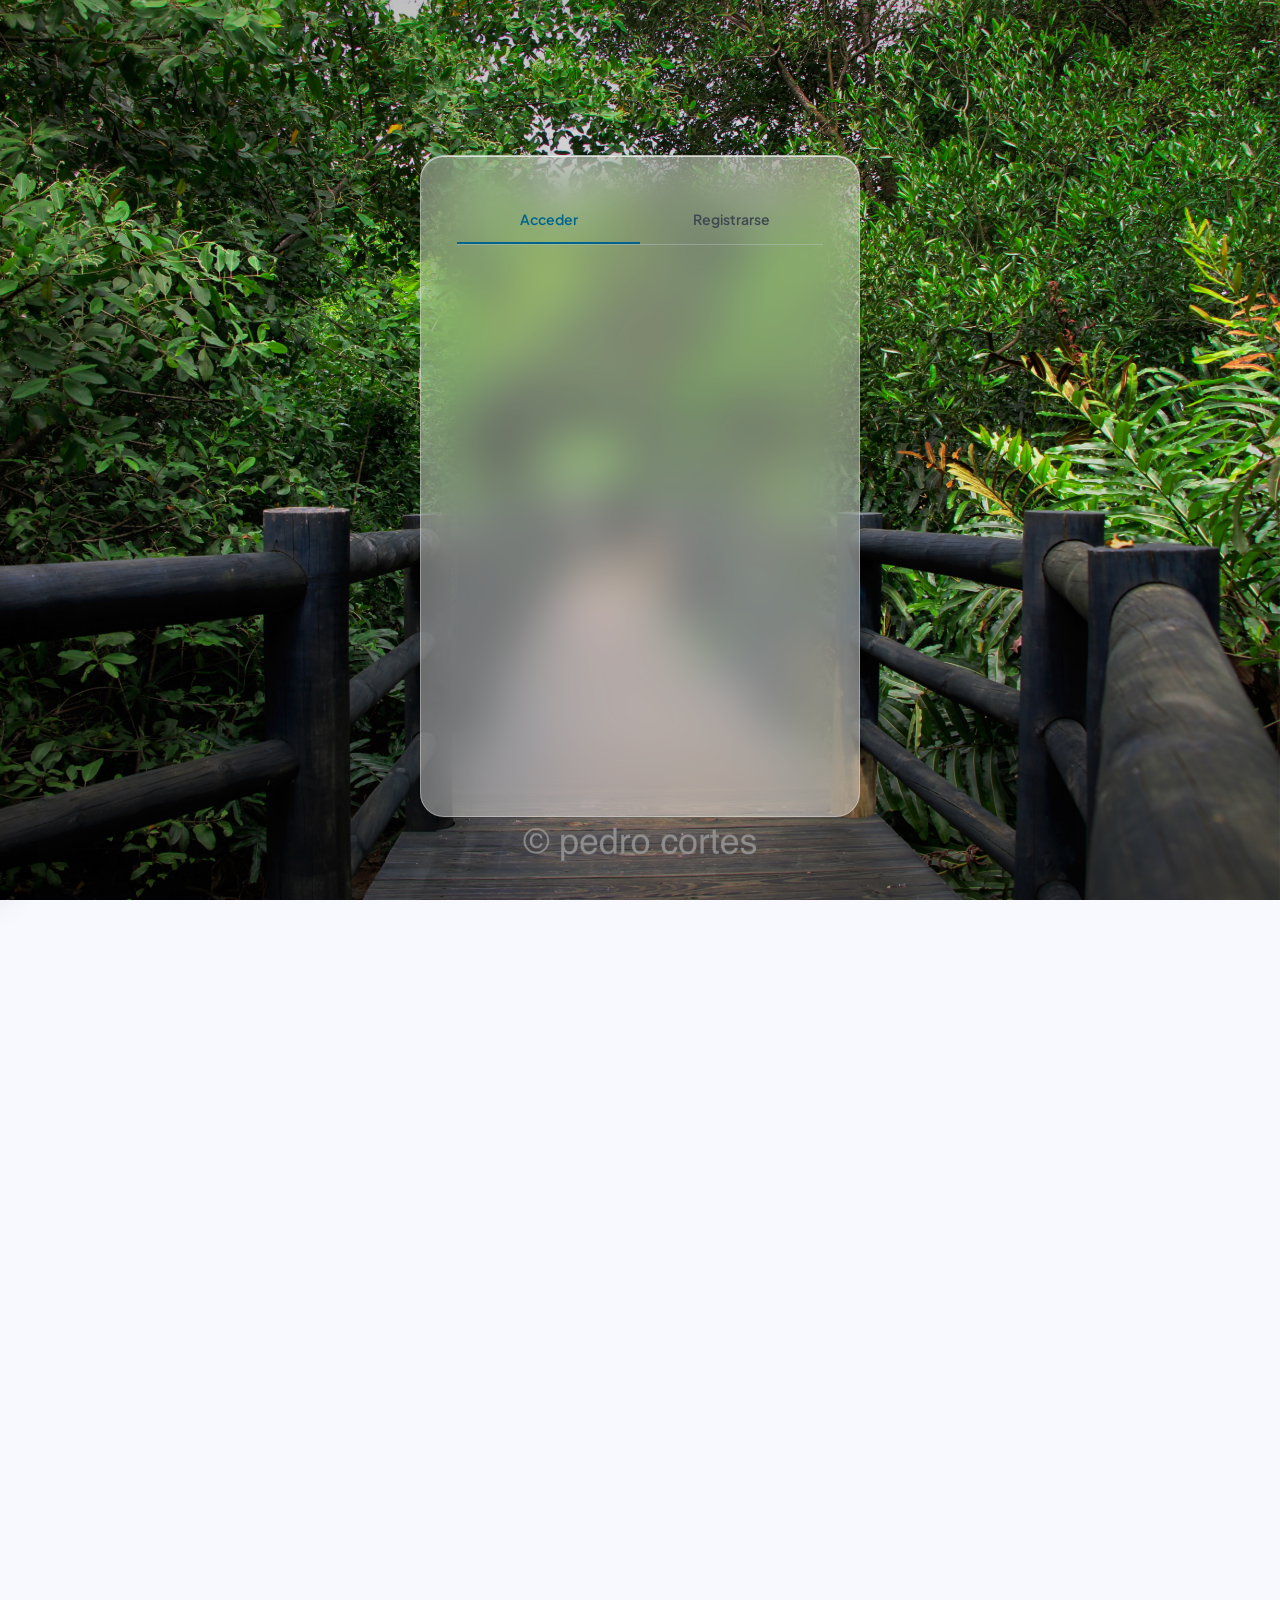
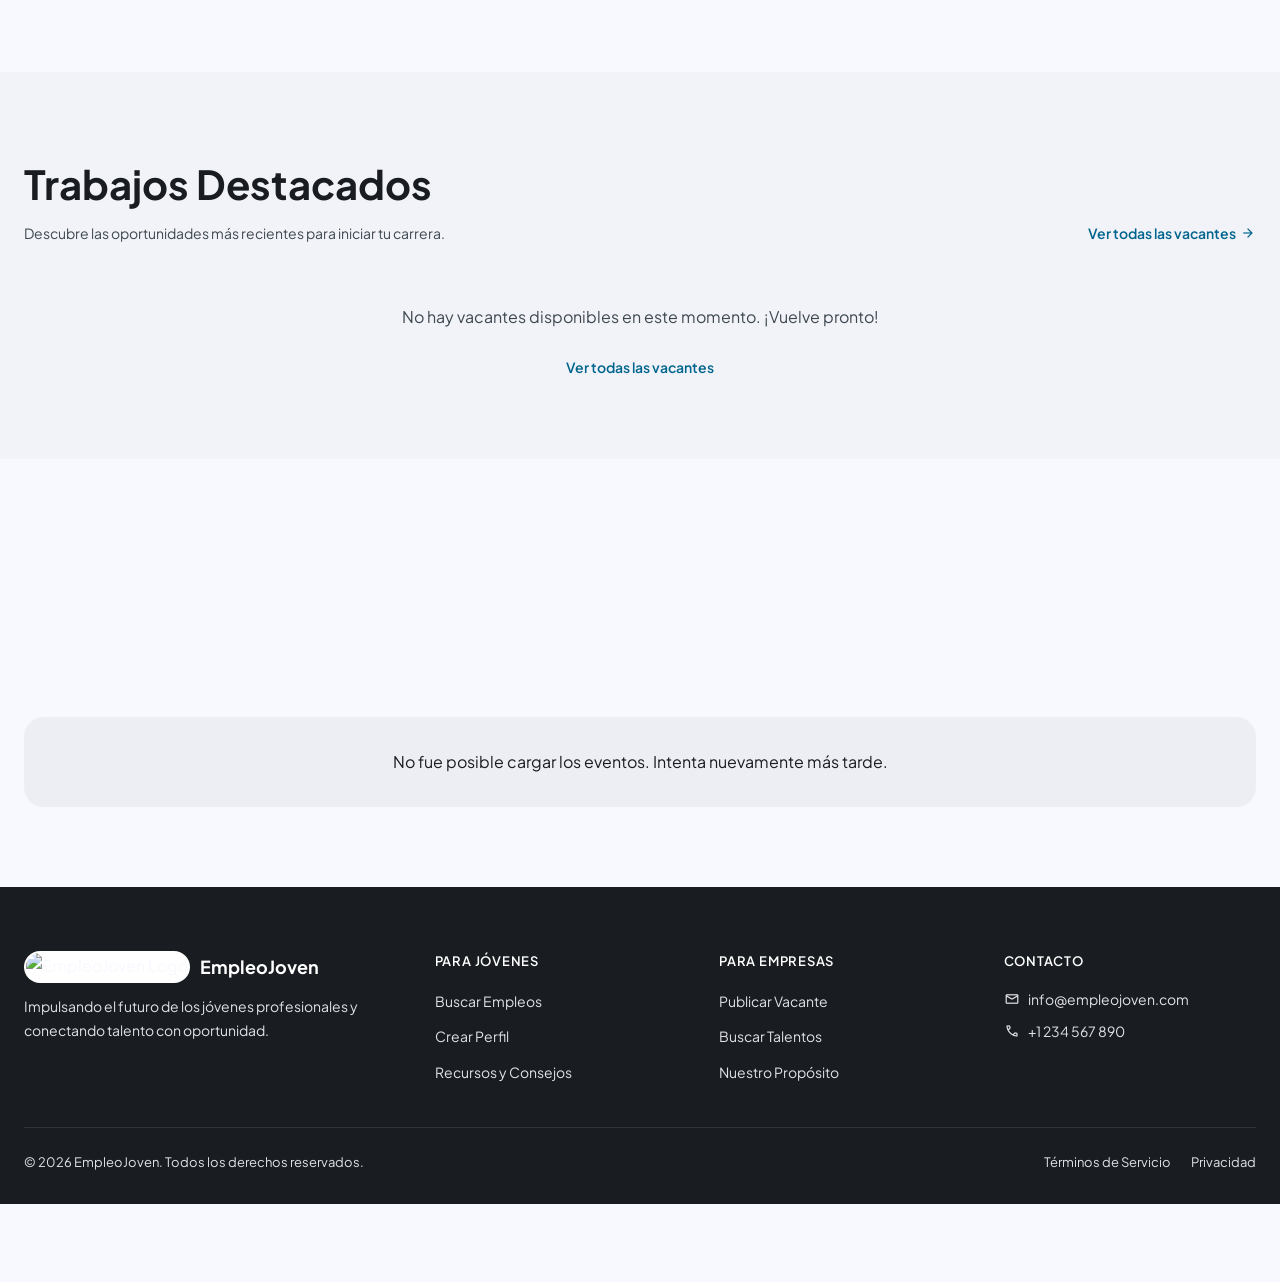
==== dashboard-admin.html @ 44835166 "comentario" ====
<!DOCTYPE html>
<html lang="es">

<head>
  <meta charset="utf-8">
  <meta name="viewport" content="width=device-width, initial-scale=1.0">
  <title>Panel de Administración — EmpleoJoven</title>

  <!-- Fonts & Icons -->
  <link rel="preconnect" href="https://fonts.googleapis.com">
  <link rel="preconnect" href="https://fonts.gstatic.com" crossorigin>
  <link href="https://fonts.googleapis.com/css2?family=Plus+Jakarta+Sans:wght@400;500;600;700;800&display=swap" rel="stylesheet">
  <link href="https://fonts.googleapis.com/css2?family=Material+Symbols+Outlined:wght,FILL@100..700,0..1&display=swap" rel="stylesheet">

  <!-- CSS -->
  <link rel="stylesheet" href="dashboard-admin.css">
</head>

<body>

  <!-- ============================================
       TOPBAR NAVBAR
       ============================================ -->
  <header class="topbar">
    <div class="topbar-inner">
      <div class="topbar-brand">
        <button id="sidebarToggle" class="sidebar-toggle-btn" aria-label="Abrir menú">
          <span class="material-symbols-outlined">menu</span>
        </button>
        <a href="dashboard-admin.html" class="brand-link">
          <img
            src="https://lh3.googleusercontent.com/aida-public/[base64]"
            alt="Logo EmpleoJoven" class="brand-logo">
          <div class="brand-text-wrap">
            <span class="brand-name">EmpleoJoven</span>
            <span class="brand-badge-admin">Admin Panel</span>
          </div>
        </a>
      </div>

      <!-- Center status or quick title -->
      <div class="topbar-title" id="topbarViewTitle">Resumen General</div>

      <!-- Actions -->
      <div class="topbar-actions">
        <button class="topbar-btn-refresh" id="refreshDataBtn" title="Recargar datos">
          <span class="material-symbols-outlined">refresh</span>
          <span class="hidden sm:inline">Actualizar</span>
        </button>

        <div class="admin-user-badge">
          <div class="admin-avatar">
            <span class="material-symbols-outlined">shield_person</span>
          </div>
          <div class="admin-info hidden md:block">
            <span class="admin-name" id="adminUserName">Administrador</span>
            <span class="admin-email" id="adminUserEmail">admin@empleojoven.com</span>
          </div>
        </div>
      </div>
    </div>
  </header>

  <!-- ============================================
       SIDEBAR
       ============================================ -->
  <aside class="sidebar" id="sidebar">
    <div class="sidebar-header-mobile">
      <span class="brand-name">EmpleoJoven Admin</span>
      <button class="sidebar-close-btn" id="sidebarCloseBtn" aria-label="Cerrar menú">
        <span class="material-symbols-outlined">close</span>
      </button>
    </div>

    <div class="sidebar-section-title">MENÚ PRINCIPAL</div>

    <nav class="sidebar-nav">
      <a href="#resumen" class="sidebar-link active" data-tab="resumen">
        <span class="material-symbols-outlined">dashboard</span>
        <span>Dashboard</span>
      </a>
      <a href="#usuarios" class="sidebar-link" data-tab="usuarios">
        <span class="material-symbols-outlined">group</span>
        <span>Usuarios</span>
        <span class="sidebar-pill-count" id="countUsersSidebar">0</span>
      </a>
      <a href="#ofertas" class="sidebar-link" data-tab="ofertas">
        <span class="material-symbols-outlined">work</span>
        <span>Ofertas Laborales</span>
        <span class="sidebar-pill-count" id="countOffersSidebar">0</span>
      </a>
      <a href="#eventos" class="sidebar-link" data-tab="eventos">
        <span class="material-symbols-outlined">calendar_month</span>
        <span>Eventos</span>
        <span class="sidebar-pill-count" id="countEventsSidebar">0</span>
      </a>
      <a href="#categorias" class="sidebar-link" data-tab="categorias">
        <span class="material-symbols-outlined">category</span>
        <span>Categorías</span>
      </a>
      <a href="#" class="sidebar-link" id="logoutBtn" style="margin-top: auto; color: var(--danger);">
        <span class="material-symbols-outlined">logout</span>
        <span>Cerrar Sesión</span>
      </a>
    </nav>

    <div class="sidebar-footer">
      <div class="admin-status-indicator">
        <span class="status-dot-pulse"></span>
        <span>Sistema Operativo en Línea</span>
      </div>
    </div>
  </aside>

  <!-- Mobile Overlay -->
  <div class="sidebar-overlay" id="sidebarOverlay"></div>

  <!-- ============================================
       MAIN CONTENT
       ============================================ -->
  <main class="main-content">

    <!-- ============================================
         SECCIÓN 1: RESUMEN / DASHBOARD
         ============================================ -->
    <section class="tab-panel active" id="tabResumen">
      <div class="page-title-wrap">
        <div>
          <h1>Panel de Control del Administrador</h1>
          <p>Supervisa las métricas clave, usuarios registrados y actividad en tiempo real.</p>
        </div>
      </div>

      <!-- KPI Grid -->
      <div class="kpi-grid">
        <div class="kpi-card">
          <div class="kpi-icon icon-users">
            <span class="material-symbols-outlined">group</span>
          </div>
          <div class="kpi-content">
            <span class="kpi-label">Total Usuarios</span>
            <h3 class="kpi-value" id="kpiTotalUsers">-</h3>
            <span class="kpi-subtext" id="kpiUsersSub">Cargando desglose...</span>
          </div>
        </div>

        <div class="kpi-card">
          <div class="kpi-icon icon-candidates">
            <span class="material-symbols-outlined">school</span>
          </div>
          <div class="kpi-content">
            <span class="kpi-label">Postulantes</span>
            <h3 class="kpi-value" id="kpiPostulantes">-</h3>
            <span class="kpi-subtext" id="kpiCvsSub">CVs cargados</span>
          </div>
        </div>

        <div class="kpi-card">
          <div class="kpi-icon icon-companies">
            <span class="material-symbols-outlined">domain</span>
          </div>
          <div class="kpi-content">
            <span class="kpi-label">Empresas</span>
            <h3 class="kpi-value" id="kpiEmpresas">-</h3>
            <span class="kpi-subtext">Cuentas empresariales</span>
          </div>
        </div>

        <div class="kpi-card">
          <div class="kpi-icon icon-jobs">
            <span class="material-symbols-outlined">work</span>
          </div>
          <div class="kpi-content">
            <span class="kpi-label">Vacantes Publicadas</span>
            <h3 class="kpi-value" id="kpiTotalOffers">-</h3>
            <span class="kpi-subtext" id="kpiOffersSub">Activas y cerradas</span>
          </div>
        </div>
      </div>

      <!-- Bento Overview Grid -->
      <div class="bento-admin-grid">
        <!-- Izquierda: Categorías & Distribución -->
        <div class="bento-card">
          <div class="bento-header">
            <h3><span class="material-symbols-outlined">pie_chart</span> Ofertas por Categoría</h3>
          </div>
          <div class="bento-body" id="categoryDistributionList">
            <div class="loading-spinner-box">
              <span class="material-symbols-outlined spin">sync</span>
              <p>Calculando distribución...</p>
            </div>
          </div>
        </div>

        <!-- Derecha: Actividad Reciente -->
        <div class="bento-card">
          <div class="bento-header">
            <h3><span class="material-symbols-outlined">history</span> Últimos Registros</h3>
          </div>
          <div class="bento-body" id="recentActivityList">
            <div class="loading-spinner-box">
              <span class="material-symbols-outlined spin">sync</span>
              <p>Cargando actividad...</p>
            </div>
          </div>
        </div>
      </div>
    </section>


    <section class="tab-panel" id="tabEventos">
      <div class="page-title-wrap">
        <div><h1>Gestión de Eventos</h1><p>Publica y administra ferias, webinars, talleres y conferencias.</p></div>
        <button class="btn-primary" id="btnOpenNewEventModal"><span class="material-symbols-outlined">add</span>Nuevo Evento</button>
      </div>
      <div class="filter-controls-bar">
        <div class="search-input-wrap"><span class="material-symbols-outlined">search</span><input id="eventSearchInput" type="text" placeholder="Buscar por título, tipo u organizador..."></div>
        <div class="filter-dropdowns"><select id="eventStatusFilter" class="admin-select"><option value="todos">Todos los estados</option><option value="1">Activos</option><option value="0">Ocultos</option></select><select id="eventModalityFilter" class="admin-select"><option value="todos">Todas las modalidades</option><option value="virtual">Virtual</option><option value="presencial">Presencial</option><option value="hibrido">Híbrida</option></select></div>
      </div>
      <div class="table-card"><div class="table-responsive"><table class="admin-table"><thead><tr><th>Evento</th><th>Modalidad</th><th>Fecha programada</th><th>Organizador</th><th>Estado</th><th>Acciones</th></tr></thead><tbody id="eventsTableBody"><tr><td colspan="6" class="text-center py-6">Cargando eventos...</td></tr></tbody></table></div></div>
    </section>


    <!-- ============================================
         SECCIÓN 2: GESTIÓN DE USUARIOS
         ============================================ -->
    <section class="tab-panel" id="tabUsuarios">
      <div class="page-title-wrap">
        <div>
          <h1>Gestión de Usuarios</h1>
          <p>Administra, modera y consulta todos los postulantes, empresas y administradores de la plataforma.</p>
        </div>
      </div>

      <!-- Control & Filter Bar -->
      <div class="filter-controls-bar">
        <div class="search-input-wrap">
          <span class="material-symbols-outlined">search</span>
          <input type="text" id="userSearchInput" placeholder="Buscar por nombre, correo, cargo o empresa...">
        </div>

        <div class="filter-dropdowns">
          <select id="userRoleFilter" class="admin-select">
            <option value="todos">Todos los roles</option>
            <option value="persona">Postulantes (Jóvenes)</option>
            <option value="empresa">Empresas</option>
            <option value="admin">Administradores</option>
          </select>

          <select id="userStatusFilter" class="admin-select">
            <option value="todos">Todos los estados</option>
            <option value="1">Activos</option>
            <option value="0">Suspendidos / Inactivos</option>
          </select>
        </div>
      </div>

      <!-- Users Table Card -->
      <div class="table-card">
        <div class="table-responsive">
          <table class="admin-table" id="usersTable">
            <thead>
              <tr>
                <th>Usuario</th>
                <th>Rol</th>
                <th>Contacto</th>
                <th>Registro</th>
                <th>Estado</th>
                <th style="text-align: right;">Acciones</th>
              </tr>
            </thead>
            <tbody id="usersTableBody">
              <tr>
                <td colspan="6" class="text-center py-6">
                  <div class="loading-spinner-box">
                    <span class="material-symbols-outlined spin">sync</span>
                    <p>Cargando usuarios...</p>
                  </div>
                </td>
              </tr>
            </tbody>
          </table>
        </div>
      </div>
    </section>


    <!-- ============================================
         SECCIÓN 3: MODERACIÓN DE OFERTAS
         ============================================ -->
    <section class="tab-panel" id="tabOfertas">
      <div class="page-title-wrap">
        <div>
          <h1>Moderación de Ofertas Laborales</h1>
          <p>Revisa todas las vacantes publicadas por las empresas, activa, cierra o elimina publicaciones.</p>
        </div>
      </div>

      <!-- Filter Controls Bar -->
      <div class="filter-controls-bar">
        <div class="search-input-wrap">
          <span class="material-symbols-outlined">search</span>
          <input type="text" id="offerSearchInput" placeholder="Buscar por cargo, empresa, categoría o descripción...">
        </div>

        <div class="filter-dropdowns">
          <select id="offerStatusFilter" class="admin-select">
            <option value="todos">Todos los estados</option>
            <option value="activa">Activas</option>
            <option value="cerrada">Cerradas</option>
          </select>

          <select id="offerCategoryFilter" class="admin-select">
            <option value="">Todas las categorías</option>
          </select>
        </div>
      </div>

      <!-- Offers Table Card -->
      <div class="table-card">
        <div class="table-responsive">
          <table class="admin-table" id="offersTable">
            <thead>
              <tr>
                <th>Vacante & Empresa</th>
                <th>Categoría</th>
                <th>Fecha Publicación</th>
                <th>Contacto</th>
                <th>Estado</th>
                <th style="text-align: right;">Acciones</th>
              </tr>
            </thead>
            <tbody id="offersTableBody">
              <tr>
                <td colspan="6" class="text-center py-6">
                  <div class="loading-spinner-box">
                    <span class="material-symbols-outlined spin">sync</span>
                    <p>Cargando vacantes...</p>
                  </div>
                </td>
              </tr>
            </tbody>
          </table>
        </div>
      </div>
    </section>


    <!-- ============================================
         SECCIÓN 4: GESTIÓN DE CATEGORÍAS
         ============================================ -->
    <section class="tab-panel" id="tabCategorias">
      <div class="page-title-wrap">
        <div>
          <h1>Gestión de Categorías y Sectores</h1>
          <p>Crea y administra las categorías disponibles para clasificar vacantes y perfiles.</p>
        </div>
        <button class="btn-primary" id="btnOpenNewCategoryModal">
          <span class="material-symbols-outlined">add</span>
          Nueva Categoría
        </button>
      </div>

      <!-- Categories Table Card -->
      <div class="table-card">
        <div class="table-responsive">
          <table class="admin-table" id="categoriesTable">
            <thead>
              <tr>
                <th>Nombre</th>
                <th>Descripción</th>
                <th>Ofertas Asociadas</th>
                <th>Postulantes</th>
                <th>Estado</th>
                <th style="text-align: right;">Acciones</th>
              </tr>
            </thead>
            <tbody id="categoriesTableBody">
              <tr>
                <td colspan="6" class="text-center py-6">
                  <div class="loading-spinner-box">
                    <span class="material-symbols-outlined spin">sync</span>
                    <p>Cargando categorías...</p>
                  </div>
                </td>
              </tr>
            </tbody>
          </table>
        </div>
      </div>
    </section>

  </main>


  <!-- ============================================
       MODALES DE ADMINISTRACIÓN
       ============================================ -->

  <!-- Modal Detalle de Usuario -->
  <div class="modal-backdrop" id="userDetailModal" aria-hidden="true">
    <div class="admin-modal" role="dialog" aria-modal="true" aria-labelledby="modalUserTitle">
      <div class="modal-header">
        <div class="modal-header-profile">
          <img id="modalUserAvatar" src="" alt="Avatar de usuario" class="modal-avatar">
          <div>
            <h2 id="modalUserName">Nombre del Usuario</h2>
            <p id="modalUserSubtitle" class="modal-subtitle">Rol / Correo</p>
          </div>
        </div>
        <button class="modal-close-btn" id="closeUserDetailModal" aria-label="Cerrar">&times;</button>
      </div>

      <div class="modal-body" id="modalUserContent">
        <!-- Contenido generado dinámicamente según sea postulante o empresa -->
      </div>

      <div class="modal-footer">
        <button type="button" class="btn-secondary" id="closeUserDetailBtn">Cerrar</button>
      </div>
    </div>
  </div>


  <!-- Modal Detalle de Oferta -->
  <div class="modal-backdrop" id="offerDetailModal" aria-hidden="true">
    <div class="admin-modal" role="dialog" aria-modal="true" aria-labelledby="modalOfferTitle">
      <div class="modal-header">
        <div>
          <h2 id="modalOfferTitle">Cargo de la Vacante</h2>
          <p id="modalOfferCompany" class="modal-subtitle">Empresa Emisora</p>
        </div>
        <button class="modal-close-btn" id="closeOfferDetailModal" aria-label="Cerrar">&times;</button>
      </div>

      <div class="modal-body" id="modalOfferContent">
        <!-- Se rellena desde JS -->
      </div>

      <div class="modal-footer">
        <button type="button" class="btn-secondary" id="closeOfferDetailBtn">Cerrar</button>
      </div>
    </div>
  </div>


  <!-- Modal Crear / Editar Categoría -->
  <div class="modal-backdrop" id="categoryModal" aria-hidden="true">
    <div class="admin-modal" role="dialog" aria-modal="true" aria-labelledby="categoryModalTitle">
      <div class="modal-header category-modal-header">
        <div class="category-modal-heading"><span class="category-modal-icon material-symbols-outlined">category</span><div>
          <h2 id="categoryModalTitle">Nueva Categoría</h2>
          <p class="modal-subtitle">Organiza las ofertas por áreas profesionales.</p>
        </div></div>
        <button class="modal-close-btn" id="closeCategoryModal" aria-label="Cerrar">&times;</button>
      </div>

      <form id="categoryForm" class="admin-form category-form">
        <input type="hidden" id="categoryId" name="id_categoria">

        <div class="category-form-section"><div class="category-section-label"><span class="material-symbols-outlined">edit_note</span>Datos de la categoría</div>
        <div class="form-group">
          <label for="categoryName">Nombre de la categoría <span>*</span></label>
          <input type="text" id="categoryName" name="nombre" class="form-input" required maxlength="100" placeholder="Ej. Inteligencia Artificial, Gastronomía">
        </div>

        <div class="form-group">
          <label for="categoryDesc">Descripción</label>
          <textarea id="categoryDesc" name="descripcion" class="form-textarea" rows="3" maxlength="255" placeholder="Breve descripción del área profesional..."></textarea>
        </div></div>

        <label class="category-visibility"><span class="category-visibility-icon material-symbols-outlined">toggle_on</span><span><strong>Activar categoría</strong><small>Podrá seleccionarse al publicar nuevas ofertas.</small></span><input type="checkbox" id="categoryActive" name="activo" checked></label>

        <div class="modal-footer category-modal-footer">
          <button type="button" class="btn-secondary" id="cancelCategoryBtn">Cancelar</button>
          <button type="submit" class="btn-primary category-create-btn" id="saveCategoryBtn">
            <span class="material-symbols-outlined">add_task</span>
            Crear categoría
          </button>
        </div>
      </form>
    </div>
  </div>

  <div class="modal-backdrop" id="eventModal" aria-hidden="true">
    <div class="admin-modal" role="dialog" aria-modal="true" aria-labelledby="eventModalTitle">
      <div class="modal-header event-modal-header"><div class="event-modal-heading"><span class="event-modal-icon material-symbols-outlined">event_available</span><div><h2 id="eventModalTitle">Nuevo Evento</h2><p class="modal-subtitle">Crea una actividad para la comunidad.</p></div></div><button class="modal-close-btn" id="closeEventModal" aria-label="Cerrar">&times;</button></div>
      <form id="eventForm" class="admin-form event-form">
        <input type="hidden" id="eventId">
        <div class="event-form-section"><div class="event-section-label"><span class="material-symbols-outlined">edit_note</span>Información principal</div><div class="form-group"><label for="eventTitle">Título del evento <span>*</span></label><input id="eventTitle" class="form-input" maxlength="200" placeholder="Ej. Feria de empleo juvenil" required></div>
        <div class="form-group"><label for="eventType">Tipo de evento</label><input id="eventType" class="form-input" value="Webinar Gratuito" maxlength="100" placeholder="Ej. Taller, feria o webinar"></div>
        <div class="form-group"><label for="eventDescription">Descripción <span>*</span></label><textarea id="eventDescription" class="form-textarea" rows="3" placeholder="Cuenta brevemente qué encontrarán los asistentes..." required></textarea></div></div>
        <div class="event-form-section"><div class="event-section-label"><span class="material-symbols-outlined">schedule</span>Fecha y ubicación</div><div class="form-row"><div class="form-group"><label for="eventDate">Fecha y hora <span>*</span></label><input id="eventDate" class="form-input" type="datetime-local" required></div><div class="form-group"><label for="eventModality">Modalidad</label><select id="eventModality" class="form-input"><option value="virtual">Virtual</option><option value="presencial">Presencial</option><option value="hibrido">Híbrida</option></select></div></div>
        <div class="form-group"><label for="eventLocation">Lugar o enlace</label><input id="eventLocation" class="form-input" maxlength="500" placeholder="Ej. Google Meet o dirección del lugar"></div></div>
        <div class="event-form-section"><div class="event-section-label"><span class="material-symbols-outlined">campaign</span>Convocatoria</div><div class="form-group"><label for="eventRegistration">Enlace de inscripción</label><input id="eventRegistration" class="form-input" type="url" maxlength="500" placeholder="https://..."></div>
        <div class="form-group"><label for="eventOrganizer">Organizador</label><input id="eventOrganizer" class="form-input" value="EmpleoJoven" maxlength="150"></div>
        <label class="event-visibility"><span class="event-visibility-icon material-symbols-outlined">visibility</span><span><strong>Publicar inmediatamente</strong><small>El evento será visible para los usuarios al guardarlo.</small></span><input id="eventActive" type="checkbox" checked></label></div>
        <div class="modal-footer event-modal-footer"><button type="button" class="btn-secondary" id="cancelEventBtn">Cancelar</button><button type="submit" class="btn-primary event-publish-btn"><span class="material-symbols-outlined">publish</span>Publicar evento</button></div>
      </form>
    </div>
  </div>


  <!-- Modal de Confirmación Crítica -->
  <div class="modal-backdrop" id="confirmModal" aria-hidden="true">
    <div class="admin-modal modal-sm" role="dialog" aria-modal="true">
      <div class="confirm-modal-body">
        <div class="confirm-icon-wrap" id="confirmIconWrap">
          <span class="material-symbols-outlined" id="confirmIcon">warning</span>
        </div>
        <h3 id="confirmTitle">¿Confirmar Acción?</h3>
        <p id="confirmMessage">Esta acción no se puede deshacer.</p>

        <div class="confirm-actions">
          <button type="button" class="btn-secondary" id="confirmCancelBtn">Cancelar</button>
          <button type="button" class="btn-danger" id="confirmAcceptBtn">Confirmar</button>
        </div>
      </div>
    </div>
  </div>


  <!-- Toast Notification -->
  <div id="toast" class="toast">
    <div class="toast-inner" id="toastInner">
      <span class="material-symbols-outlined" id="toastIcon">check_circle</span>
      <span id="toastMessage">Mensaje</span>
    </div>
  </div>

  <!-- Scripts -->
  <script src="Js/dashboard-admin.js"></script>
</body>

</html>
---- dashboard-admin.css ----
/**
 * ============================================================
 * EMPLEOJOVEN — DASHBOARD DE ADMINISTRACIÓN (CSS)
 * Tema claro moderno — sky cyan + slate
 * ============================================================
 */

:root {
  --bg-main: #f8fafc;
  --bg-surface: #ffffff;
  --bg-surface-elevated: #f1f5f9;
  --bg-surface-hover: #eef2f7;

  --border: rgba(15, 23, 42, 0.08);
  --border-focus: rgba(0, 174, 239, 0.45);

  --primary: #00aeef;
  --primary-hover: #0090c8;
  --primary-glow: rgba(0, 174, 239, 0.18);

  --accent: #10b981;
  --success: #10b981;
  --success-bg: #ecfdf5;
  --warning: #f59e0b;
  --warning-bg: #fffbeb;
  --danger: #f43f5e;
  --danger-bg: #fff1f2;

  --text-primary: #0f172a;
  --text-secondary: #64748b;
  --text-muted: #94a3b8;

  --sidebar-w: 264px;
  --topbar-h: 72px;
  --radius-sm: 8px;
  --radius-md: 12px;
  --radius-lg: 18px;
  --radius-full: 9999px;

  --shadow-sm: 0 2px 10px rgba(15, 23, 42, 0.04);
  --shadow-md: 0 10px 28px rgba(15, 23, 42, 0.08);
  --shadow-lg: 0 24px 50px rgba(15, 23, 42, 0.16);
  --transition: all 0.2s cubic-bezier(0.4, 0, 0.2, 1);
}

*, *::before, *::after {
  box-sizing: border-box;
  margin: 0;
  padding: 0;
}

::-webkit-scrollbar { width: 6px; height: 6px; }
::-webkit-scrollbar-track { background: transparent; }
::-webkit-scrollbar-thumb { background: #cbd5e1; border-radius: 9999px; }
::-webkit-scrollbar-thumb:hover { background: #94a3b8; }

body {
  font-family: 'Plus Jakarta Sans', -apple-system, BlinkMacSystemFont, 'Segoe UI', Roboto, sans-serif;
  background-color: var(--bg-main);
  background-image:
    linear-gradient(rgba(248, 250, 252, 0.597), rgba(232, 247, 251, 0.197)),
    url('imagenes/platanos.jpg');
  background-size: cover;
  background-position: center;
  background-attachment: fixed;
  color: var(--text-primary);
  min-height: 100vh;
  line-height: 1.5;
  -webkit-font-smoothing: antialiased;
}

a { color: inherit; text-decoration: none; }

button, input, select, textarea {
  font: inherit;
  color: inherit;
  border: none;
  background: none;
}

button { cursor: pointer; }

/* ============================================================
   TOPBAR
   ============================================================ */
.topbar {
  position: fixed;
  top: 0; left: 0; right: 0;
  height: var(--topbar-h);
  background: rgba(255, 255, 255, 0.9);
  backdrop-filter: blur(12px);
  border-bottom: 1px solid var(--border);
  z-index: 50;
}

.topbar-inner {
  display: flex;
  align-items: center;
  justify-content: space-between;
  height: 100%;
  padding: 0 24px;
}

.topbar-brand { display: flex; align-items: center; gap: 14px; }
.brand-link { display: flex; align-items: center; gap: 12px; }

.brand-logo {
  width: 40px;
  height: 40px;
  border-radius: var(--radius-md);
  background: #ffffff;
  border: 1px solid var(--border);
  padding: 2px;
  box-shadow: var(--shadow-sm);
}

.brand-text-wrap { display: flex; align-items: center; gap: 8px; }

.brand-name {
  font-size: 1.15rem;
  font-weight: 800;
  letter-spacing: -0.02em;
  color: var(--text-primary);
}

.brand-badge-admin {
  font-size: 0.66rem;
  font-weight: 700;
  padding: 3px 9px;
  background: #e0f6fd;
  color: var(--primary-hover);
  border-radius: var(--radius-full);
  text-transform: uppercase;
  letter-spacing: 0.05em;
}

.topbar-title {
  font-size: 0.95rem;
  font-weight: 700;
  color: var(--text-secondary);
  display: none;
}

@media (min-width: 900px) { .topbar-title { display: block; } }

.topbar-actions { display: flex; align-items: center; gap: 14px; }

.topbar-btn-refresh {
  display: flex; align-items: center; gap: 6px;
  padding: 9px 16px;
  background: var(--bg-surface);
  border: 1px solid var(--border);
  border-radius: var(--radius-md);
  font-size: 0.84rem;
  font-weight: 700;
  color: var(--text-secondary);
  transition: var(--transition);
  box-shadow: var(--shadow-sm);
}

.topbar-btn-refresh:hover {
  color: var(--primary-hover);
  border-color: var(--border-focus);
}

.admin-user-badge {
  display: flex; align-items: center; gap: 10px;
  padding: 6px 14px 6px 6px;
  background: var(--bg-surface);
  border: 1px solid var(--border);
  border-radius: var(--radius-full);
  box-shadow: var(--shadow-sm);
}

.admin-avatar {
  width: 34px; height: 34px;
  border-radius: var(--radius-full);
  background: linear-gradient(135deg, var(--primary), #34d399);
  display: flex; align-items: center; justify-content: center;
  color: #ffffff;
}

.admin-avatar .material-symbols-outlined { font-size: 19px; }

.admin-info { display: flex; flex-direction: column; line-height: 1.2; }
.admin-name { font-size: 0.82rem; font-weight: 700; color: var(--text-primary); }
.admin-email { font-size: 0.72rem; color: var(--text-muted); }

.sidebar-toggle-btn {
  display: flex; align-items: center; justify-content: center;
  width: 38px; height: 38px;
  border-radius: var(--radius-md);
  color: var(--text-secondary);
}

.sidebar-toggle-btn:hover { background: var(--bg-surface-elevated); }

@media (min-width: 1024px) { .sidebar-toggle-btn { display: none; } }

/* ============================================================
   SIDEBAR
   ============================================================ */
.sidebar {
  position: fixed;
  top: var(--topbar-h);
  left: 0; bottom: 0;
  width: var(--sidebar-w);
  background: var(--bg-surface);
  border-right: 1px solid var(--border);
  display: flex;
  flex-direction: column;
  padding: 24px 16px;
  z-index: 40;
  transition: transform 0.3s cubic-bezier(0.4, 0, 0.2, 1);
}

@media (max-width: 1023px) {
  .sidebar {
    top: 0;
    transform: translateX(-100%);
    box-shadow: var(--shadow-lg);
    z-index: 60;
  }
  .sidebar.open { transform: translateX(0); }
}

.sidebar-header-mobile {
  display: flex; align-items: center; justify-content: space-between;
  margin-bottom: 24px;
}

@media (min-width: 1024px) { .sidebar-header-mobile { display: none; } }

.sidebar-close-btn {
  width: 36px; height: 36px;
  display: flex; align-items: center; justify-content: center;
  border-radius: var(--radius-md);
  color: var(--text-muted);
}

.sidebar-section-title {
  font-size: 0.7rem;
  font-weight: 700;
  text-transform: uppercase;
  letter-spacing: 0.08em;
  color: var(--text-muted);
  padding: 0 12px;
  margin-bottom: 12px;
}

.sidebar-nav { display: flex; flex-direction: column; gap: 4px; flex: 1; }

.sidebar-link {
  display: flex; align-items: center; gap: 12px;
  padding: 11px 14px;
  border-radius: var(--radius-md);
  font-size: 0.9rem;
  font-weight: 600;
  color: var(--text-secondary);
  transition: var(--transition);
}

.sidebar-link .material-symbols-outlined { font-size: 20px; color: var(--text-muted); }

.sidebar-link:hover { background: var(--bg-surface-elevated); color: var(--text-primary); }

.sidebar-link.active {
  background: linear-gradient(135deg, var(--primary), #009bd5);
  color: #ffffff;
  box-shadow: 0 4px 14px var(--primary-glow);
}

.sidebar-link.active .material-symbols-outlined { color: #ffffff; }

.sidebar-pill-count {
  margin-left: auto;
  font-size: 0.74rem;
  font-weight: 700;
  padding: 2px 9px;
  border-radius: var(--radius-full);
  background: var(--bg-surface-elevated);
  color: var(--text-muted);
}

.sidebar-link.active .sidebar-pill-count { background: rgba(255, 255, 255, 0.25); color: #ffffff; }

.sidebar-footer { padding-top: 16px; border-top: 1px solid var(--border); }

.admin-status-indicator {
  display: flex; align-items: center; gap: 8px;
  font-size: 0.78rem;
  color: var(--text-muted);
  font-weight: 600;
}

.status-dot-pulse {
  width: 8px; height: 8px;
  border-radius: var(--radius-full);
  background: var(--success);
  box-shadow: 0 0 0 3px var(--success-bg);
}

.sidebar-overlay {
  position: fixed; inset: 0;
  background: rgba(15, 23, 42, 0.45);
  backdrop-filter: blur(4px);
  z-index: 55;
  opacity: 0;
  pointer-events: none;
  transition: opacity 0.3s ease;
}

.sidebar-overlay.active { opacity: 1; pointer-events: auto; }

/* ============================================================
   MAIN CONTENT & TABS
   ============================================================ */
.main-content {
  margin-top: var(--topbar-h);
  padding: 32px 24px 60px;
  min-height: calc(100vh - var(--topbar-h));
  position: relative;
  transition: margin-left 0.3s ease;
}

@media (min-width: 1024px) {
  .main-content { margin-left: var(--sidebar-w); padding: 36px 40px 60px; }
}

.tab-panel { display: none; animation: fadeIn 0.3s ease forwards; }
.tab-panel.active { display: block; }

@keyframes fadeIn {
  from { opacity: 0; transform: translateY(8px); }
  to { opacity: 1; transform: translateY(0); }
}

.page-title-wrap {
  display: flex; flex-direction: column; gap: 12px;
  margin-bottom: 28px;
}

@media (min-width: 768px) {
  .page-title-wrap { flex-direction: row; align-items: center; justify-content: space-between; }
}

.page-title-wrap h1 {
  font-size: 1.6rem;
  font-weight: 800;
  letter-spacing: -0.03em;
  color: var(--text-primary);
}

.page-title-wrap p {
  font-size: 0.9rem;
  color: #000000ab;
  margin-top: 4px;
}

/* ============================================================
   BUTTONS
   ============================================================ */
.btn-primary {
  display: inline-flex; align-items: center; justify-content: center; gap: 8px;
  background: linear-gradient(135deg, var(--primary), var(--primary-hover));
  color: #ffffff;
  padding: 10px 18px;
  border-radius: var(--radius-md);
  font-size: 0.88rem;
  font-weight: 700;
  box-shadow: 0 4px 14px var(--primary-glow);
  transition: var(--transition);
}

.btn-primary:hover { transform: translateY(-1px); box-shadow: 0 8px 20px var(--primary-glow); }

.btn-secondary {
  display: inline-flex; align-items: center; justify-content: center; gap: 8px;
  background: var(--bg-surface);
  border: 1px solid var(--border);
  color: var(--text-secondary);
  padding: 10px 18px;
  border-radius: var(--radius-md);
  font-size: 0.88rem;
  font-weight: 700;
  transition: var(--transition);
}

.btn-secondary:hover { background: var(--bg-surface-elevated); color: var(--text-primary); border-color: var(--border-focus); }

.btn-danger {
  display: inline-flex; align-items: center; justify-content: center; gap: 8px;
  background: var(--danger);
  color: #ffffff;
  padding: 10px 18px;
  border-radius: var(--radius-md);
  font-size: 0.88rem;
  font-weight: 700;
  transition: var(--transition);
}

.btn-danger:hover { background: #e11d48; }

.btn-action-icon {
  width: 34px; height: 34px;
  border-radius: var(--radius-sm);
  display: inline-flex; align-items: center; justify-content: center;
  color: var(--text-secondary);
  background: var(--bg-surface);
  border: 1px solid var(--border);
  transition: var(--transition);
}

.btn-action-icon:hover { background: var(--bg-surface-elevated); color: var(--text-primary); }
.btn-action-icon.text-danger:hover { background: var(--danger-bg); color: var(--danger); border-color: rgba(244, 63, 94, 0.3); }
.btn-action-icon.text-success:hover { background: var(--success-bg); color: var(--success); border-color: rgba(16, 185, 129, 0.3); }

/* ============================================================
   KPI GRID
   ============================================================ */
.kpi-grid {
  display: grid;
  grid-template-columns: repeat(1, 1fr);
  gap: 18px;
  margin-bottom: 28px;
}

@media (min-width: 640px) { .kpi-grid { grid-template-columns: repeat(2, 1fr); } }
@media (min-width: 1200px) { .kpi-grid { grid-template-columns: repeat(4, 1fr); } }

.kpi-card {
  background: var(--bg-surface);
  border: 1px solid var(--border);
  border-radius: var(--radius-lg);
  padding: 22px;
  display: flex;
  align-items: center;
  gap: 18px;
  box-shadow: var(--shadow-sm);
  transition: var(--transition);
}

.kpi-card:hover { border-color: rgba(0, 174, 239, 0.25); transform: translateY(-2px); box-shadow: var(--shadow-md); }

.kpi-icon {
  width: 52px; height: 52px;
  border-radius: var(--radius-md);
  display: flex; align-items: center; justify-content: center;
  flex-shrink: 0;
}

.kpi-icon.icon-users { background: #e0f6fd; color: var(--primary-hover); }
.kpi-icon.icon-candidates { background: #e0f6fd; color: #0284c7; }
.kpi-icon.icon-companies { background: #fef3c7; color: #d97706; }
.kpi-icon.icon-jobs { background: #ecfdf5; color: #059669; }

.kpi-content { display: flex; flex-direction: column; }
.kpi-label { font-size: 0.8rem; font-weight: 700; color: var(--text-secondary); }
.kpi-value { font-size: 1.8rem; font-weight: 800; color: var(--text-primary); line-height: 1.2; margin: 2px 0; }
.kpi-subtext { font-size: 0.74rem; color: var(--text-muted); font-weight: 600; }

/* ============================================================
   BENTO OVERVIEW GRID
   ============================================================ */
.bento-admin-grid { display: grid; grid-template-columns: 1fr; gap: 22px; }
@media (min-width: 1024px) { .bento-admin-grid { grid-template-columns: 1fr 1fr; } }

.bento-card {
  background: var(--bg-surface);
  border: 1px solid var(--border);
  border-radius: var(--radius-lg);
  display: flex;
  flex-direction: column;
  overflow: hidden;
  box-shadow: var(--shadow-sm);
}

.bento-header { padding: 18px 22px; border-bottom: 1px solid var(--border); }
.bento-header h3 {
  font-size: 0.98rem; font-weight: 800;
  display: flex; align-items: center; gap: 8px;
  color: var(--text-primary);
}
.bento-header h3 .material-symbols-outlined { color: var(--primary); font-size: 20px; }

.bento-body { padding: 20px 22px; flex: 1; }

.category-dist-item { margin-bottom: 16px; }
.category-dist-item:last-child { margin-bottom: 0; }

.category-dist-info {
  display: flex; justify-content: space-between;
  font-size: 0.85rem; font-weight: 700; margin-bottom: 6px;
  color: var(--text-primary);
}

.category-dist-bar-wrap {
  width: 100%; height: 8px;
  background: var(--bg-surface-elevated);
  border-radius: var(--radius-full);
  overflow: hidden;
}

.category-dist-bar {
  height: 100%;
  border-radius: var(--radius-full);
  background: linear-gradient(90deg, var(--primary), #34d399);
  transition: width 0.6s ease;
}

.recent-activity-row {
  display: flex; align-items: center; justify-content: space-between;
  padding: 12px 0;
  border-bottom: 1px solid var(--border);
}

.recent-activity-row:last-child { border-bottom: none; padding-bottom: 0; }

.activity-user-info { display: flex; align-items: center; gap: 12px; }

.activity-avatar {
  width: 36px; height: 36px;
  border-radius: var(--radius-full);
  background: var(--bg-surface-elevated);
  display: flex; align-items: center; justify-content: center;
  color: var(--text-secondary);
}

.activity-title { font-size: 0.86rem; font-weight: 700; color: var(--text-primary); }
.activity-subtitle { font-size: 0.76rem; color: var(--text-muted); }

/* ============================================================
   FILTER CONTROLS BAR & TABLES
   ============================================================ */
.filter-controls-bar {
  display: flex; flex-direction: column; gap: 14px;
  margin-bottom: 20px;
}

@media (min-width: 768px) {
  .filter-controls-bar { flex-direction: row; align-items: center; justify-content: space-between; }
}

.search-input-wrap { position: relative; flex: 1; max-width: 460px; }

.search-input-wrap .material-symbols-outlined {
  position: absolute; left: 14px; top: 50%; transform: translateY(-50%);
  color: var(--text-muted);
  font-size: 20px;
}

.search-input-wrap input {
  width: 100%;
  padding: 11px 16px 11px 42px;
  background: var(--bg-surface);
  border: 1px solid var(--border);
  border-radius: var(--radius-md);
  color: var(--text-primary);
  font-size: 0.87rem;
  transition: var(--transition);
}

.search-input-wrap input::placeholder { color: var(--text-muted); }

.search-input-wrap input:focus {
  outline: none;
  border-color: var(--primary);
  background: #ffffff;
  box-shadow: 0 0 0 3px var(--primary-glow);
}

.filter-dropdowns { display: flex; align-items: center; gap: 10px; flex-wrap: wrap; }

.admin-select {
  padding: 10px 14px;
  background: var(--bg-surface);
  border: 1px solid var(--border);
  border-radius: var(--radius-md);
  color: var(--text-primary);
  font-size: 0.85rem;
  font-weight: 600;
  cursor: pointer;
  transition: var(--transition);
}

.admin-select:focus { outline: none; border-color: var(--primary); }

/* ============================================================
   TABLES
   ============================================================ */
.table-card {
  background: var(--bg-surface);
  border: 1px solid var(--border);
  border-radius: var(--radius-lg);
  overflow: hidden;
  box-shadow: var(--shadow-sm);
}

.table-responsive { width: 100%; overflow-x: auto; }

.admin-table { width: 100%; border-collapse: collapse; text-align: left; }

.admin-table th {
  background: var(--bg-surface-elevated);
  padding: 14px 18px;
  font-size: 0.74rem;
  font-weight: 700;
  text-transform: uppercase;
  letter-spacing: 0.06em;
  color: var(--text-secondary);
  border-bottom: 1px solid var(--border);
}

.admin-table td {
  padding: 16px 18px;
  border-bottom: 1px solid var(--border);
  font-size: 0.87rem;
  color: var(--text-secondary);
  vertical-align: middle;
}

.admin-table tbody tr:last-child td { border-bottom: none; }
.admin-table tbody tr { transition: background 0.15s ease; }
.admin-table tbody tr:hover { background: #f8fbff; }

.user-cell { display: flex; align-items: center; gap: 12px; }

.user-avatar-img {
  width: 40px; height: 40px;
  border-radius: var(--radius-full);
  object-fit: cover;
  background: var(--bg-surface-elevated);
  border: 1px solid var(--border);
}

.user-cell-name { font-weight: 700; color: var(--text-primary); line-height: 1.2; }
.user-cell-email { font-size: 0.76rem; color: var(--text-muted); }

/* Badges */
.badge-role {
  display: inline-flex; align-items: center; gap: 4px;
  padding: 4px 10px;
  border-radius: var(--radius-full);
  font-size: 0.73rem;
  font-weight: 700;
  text-transform: capitalize;
}

.badge-role.persona { background: #e0f6fd; color: #0284c7; }
.badge-role.empresa { background: #fef3c7; color: #b45309; }
.badge-role.admin { background: #e0e7ff; color: #4f46e5; }

.badge-status {
  display: inline-flex; align-items: center; gap: 6px;
  padding: 4px 10px;
  border-radius: var(--radius-full);
  font-size: 0.73rem;
  font-weight: 700;
}

.badge-status.active { background: var(--success-bg); color: #059669; }
.badge-status.inactive { background: var(--danger-bg); color: #e11d48; }

.badge-dot { width: 6px; height: 6px; border-radius: var(--radius-full); background: currentColor; }

.table-actions-cell { display: flex; align-items: center; justify-content: flex-end; gap: 6px; }

/* ============================================================
   MODALS
   ============================================================ */
.modal-backdrop {
  position: fixed; inset: 0;
  background: rgba(15, 23, 42, 0.55);
  backdrop-filter: blur(6px);
  display: flex; align-items: center; justify-content: center;
  padding: 20px;
  z-index: 100;
  opacity: 0;
  pointer-events: none;
  transition: opacity 0.25s ease;
}

.modal-backdrop.open { opacity: 1; pointer-events: auto; }

.admin-modal {
  width: 100%;
  max-width: 680px;
  background: var(--bg-surface);
  border: 1px solid var(--border);
  border-radius: var(--radius-lg);
  box-shadow: var(--shadow-lg);
  max-height: 90vh;
  display: flex;
  flex-direction: column;
  transform: scale(0.95);
  transition: transform 0.25s cubic-bezier(0.4, 0, 0.2, 1);
  overflow: hidden;
}

.modal-backdrop.open .admin-modal { transform: scale(1); }
.admin-modal.modal-sm { max-width: 420px; }

.modal-header {
  display: flex; align-items: center; justify-content: space-between;
  padding: 20px 24px;
  border-bottom: 1px solid var(--border);
}

.modal-header-profile { display: flex; align-items: center; gap: 14px; }

.modal-avatar {
  width: 48px; height: 48px;
  border-radius: var(--radius-full);
  object-fit: cover;
  background: var(--bg-surface-elevated);
  border: 1px solid var(--border);
}

.modal-header h2 { font-size: 1.12rem; font-weight: 800; color: var(--text-primary); }
.modal-subtitle { font-size: 0.8rem; color: var(--text-muted); font-weight: 600; }

.modal-close-btn {
  font-size: 22px;
  line-height: 1;
  color: var(--text-muted);
  width: 32px; height: 32px;
  display: flex; align-items: center; justify-content: center;
  border-radius: var(--radius-sm);
  transition: var(--transition);
}

.modal-close-btn:hover { color: var(--text-primary); background: var(--bg-surface-elevated); }

.modal-body { padding: 24px; overflow-y: auto; flex: 1; }

.modal-footer {
  display: flex; align-items: center; justify-content: flex-end; gap: 12px;
  padding: 16px 24px;
  border-top: 1px solid var(--border);
  background: var(--bg-surface-elevated);
}

.event-modal-header { padding: 22px 26px; background: linear-gradient(135deg, #f0fbff, #ffffff 65%); }
.event-modal-heading { display: flex; align-items: center; gap: 12px; }
.event-modal-icon { width: 42px; height: 42px; display: flex; align-items: center; justify-content: center; border-radius: 12px; background: var(--primary-glow); color: var(--primary-hover); font-size: 24px; }
.event-form { padding: 22px 26px 0; overflow-y: auto; }
.event-form-section { padding: 0 0 6px; }
.event-form-section + .event-form-section { padding-top: 18px; border-top: 1px solid var(--border); }
.event-section-label { display: flex; align-items: center; gap: 7px; margin-bottom: 14px; color: var(--primary-hover); font-size: 0.75rem; font-weight: 800; letter-spacing: 0.06em; text-transform: uppercase; }
.event-section-label .material-symbols-outlined { font-size: 18px; }
.event-form .form-group { margin-bottom: 14px; }
.event-form label span { color: var(--danger); }
.event-form .form-input, .event-form .form-textarea { background: #f8fafc; }
.event-form .form-input::placeholder, .event-form .form-textarea::placeholder { color: #a1adbd; }
.event-visibility { display: flex !important; align-items: center; gap: 11px; padding: 13px 14px; margin: 4px 0 16px; border: 1px solid rgba(0, 174, 239, 0.22); border-radius: var(--radius-md); background: #f0fbff; cursor: pointer; }
.event-visibility-icon { color: var(--primary-hover); font-size: 21px; }
.event-visibility > span:nth-child(2) { display: flex; flex-direction: column; gap: 2px; flex: 1; }
.event-visibility strong { color: var(--text-primary); font-size: 0.82rem; }
.event-visibility small { color: var(--text-secondary); font-size: 0.72rem; font-weight: 500; }
.event-visibility input { width: 19px; height: 19px; accent-color: var(--primary); }
.event-modal-footer { margin: 0 -26px; padding: 16px 26px; }
.event-publish-btn { min-width: 166px; padding: 11px 20px; }

@media (max-width: 560px) {
  .event-modal-header, .event-form { padding-left: 18px; padding-right: 18px; }
  .event-modal-footer { margin-left: -18px; margin-right: -18px; padding-left: 18px; padding-right: 18px; }
  .event-modal-footer .btn-secondary, .event-modal-footer .event-publish-btn { flex: 1; }
}

.category-modal-header { padding: 22px 26px; background: linear-gradient(135deg, #f0fbff, #ffffff 65%); }
.category-modal-heading { display: flex; align-items: center; gap: 12px; }
.category-modal-icon { width: 42px; height: 42px; display: flex; align-items: center; justify-content: center; border-radius: 12px; background: var(--primary-glow); color: var(--primary-hover); font-size: 24px; }
.category-form { padding: 22px 26px 0; overflow-y: auto; }
.category-form-section { padding-bottom: 4px; }
.category-section-label { display: flex; align-items: center; gap: 7px; margin-bottom: 14px; color: var(--primary-hover); font-size: 0.75rem; font-weight: 800; letter-spacing: 0.06em; text-transform: uppercase; }
.category-section-label .material-symbols-outlined { font-size: 18px; }
.category-form .form-group { margin-bottom: 14px; }
.category-form label span { color: var(--danger); }
.category-form .form-input, .category-form .form-textarea { background: #f8fafc; }
.category-form .form-input::placeholder, .category-form .form-textarea::placeholder { color: #a1adbd; }
.category-visibility { display: flex !important; align-items: center; gap: 11px; padding: 13px 14px; margin: 14px 0 18px; border: 1px solid rgba(0, 174, 239, 0.22); border-radius: var(--radius-md); background: #f0fbff; cursor: pointer; }
.category-visibility-icon { color: var(--primary-hover); font-size: 22px; }
.category-visibility > span:nth-child(2) { display: flex; flex-direction: column; gap: 2px; flex: 1; }
.category-visibility strong { color: var(--text-primary); font-size: 0.82rem; }
.category-visibility small { color: var(--text-secondary); font-size: 0.72rem; font-weight: 500; }
.category-visibility input { width: 19px; height: 19px; accent-color: var(--primary); }
.category-modal-footer { margin: 0 -26px; padding: 16px 26px; }
.category-create-btn { min-width: 166px; padding: 11px 20px; }

@media (max-width: 560px) {
  .category-modal-header, .category-form { padding-left: 18px; padding-right: 18px; }
  .category-modal-footer { margin-left: -18px; margin-right: -18px; padding-left: 18px; padding-right: 18px; }
  .category-modal-footer .btn-secondary, .category-modal-footer .category-create-btn { flex: 1; }
}

.detail-grid-row { display: grid; grid-template-columns: 1fr 1fr; gap: 16px; margin-bottom: 16px; }

.detail-field-box {
  background: var(--bg-surface-elevated);
  border: 1px solid var(--border);
  border-radius: var(--radius-md);
  padding: 14px;
}

.detail-field-label {
  font-size: 0.72rem;
  font-weight: 700;
  text-transform: uppercase;
  letter-spacing: 0.04em;
  color: var(--text-muted);
  margin-bottom: 4px;
}

.detail-field-value { font-size: 0.9rem; font-weight: 600; color: var(--text-primary); word-break: break-word; }

.detail-section-title {
  font-size: 0.83rem;
  font-weight: 800;
  text-transform: uppercase;
  color: var(--primary-hover);
  margin: 18px 0 8px;
  display: flex; align-items: center; gap: 6px;
}

.admin-form .form-group { margin-bottom: 18px; }

.admin-form label {
  display: block;
  font-size: 0.82rem;
  font-weight: 700;
  color: var(--text-secondary);
  margin-bottom: 6px;
}

.admin-form .form-input, .admin-form .form-textarea {
  width: 100%;
  padding: 10px 14px;
  background: var(--bg-surface-elevated);
  border: 1px solid var(--border);
  border-radius: var(--radius-md);
  color: var(--text-primary);
  font-size: 0.87rem;
  transition: var(--transition);
}

.admin-form .form-input:focus, .admin-form .form-textarea:focus {
  outline: none;
  border-color: var(--primary);
  background: #ffffff;
  box-shadow: 0 0 0 3px var(--primary-glow);
}

.form-row { display: grid; grid-template-columns: 1fr 1fr; gap: 14px; }
@media (max-width: 560px) { .form-row { grid-template-columns: 1fr; } }

.checkbox-label {
  display: flex; align-items: center; gap: 8px;
  cursor: pointer;
  font-size: 0.87rem !important;
  color: var(--text-primary) !important;
}

.checkbox-label input { width: 18px; height: 18px; accent-color: var(--primary); }

.confirm-modal-body { padding: 32px 24px; text-align: center; }

.confirm-icon-wrap {
  width: 56px; height: 56px;
  border-radius: var(--radius-full);
  background: var(--danger-bg);
  color: var(--danger);
  display: flex; align-items: center; justify-content: center;
  margin: 0 auto 16px;
}

.confirm-icon-wrap .material-symbols-outlined { font-size: 32px; }

.confirm-modal-body h3 { font-size: 1.12rem; font-weight: 800; color: var(--text-primary); margin-bottom: 8px; }
.confirm-modal-body p { font-size: 0.87rem; color: var(--text-secondary); margin-bottom: 24px; }

.confirm-actions { display: flex; gap: 10px; justify-content: center; }

/* ============================================================
   SPINNER & TOAST
   ============================================================ */
.loading-spinner-box {
  display: flex; flex-direction: column; align-items: center; justify-content: center;
  padding: 30px;
  color: var(--text-muted);
  gap: 8px;
  font-weight: 600;
  font-size: 0.86rem;
}

.spin { animation: spin 1s linear infinite; color: var(--primary); }

@keyframes spin { from { transform: rotate(0deg); } to { transform: rotate(360deg); } }

.toast {
  position: fixed;
  bottom: 24px; right: 24px;
  z-index: 150;
  opacity: 0;
  transform: translateY(12px);
  pointer-events: none;
  transition: all 0.3s cubic-bezier(0.4, 0, 0.2, 1);
}

.toast.show { opacity: 1; transform: translateY(0); pointer-events: auto; }

.toast-inner {
  display: flex; align-items: center; gap: 10px;
  padding: 12px 18px;
  background: var(--bg-surface);
  border: 1px solid var(--border);
  border-radius: var(--radius-md);
  box-shadow: var(--shadow-md);
  font-size: 0.87rem;
  font-weight: 700;
}

.toast-inner.success { border-color: rgba(16, 185, 129, 0.35); color: #059669; }
.toast-inner.error { border-color: rgba(244, 63, 94, 0.35); color: #e11d48; }

/* ============================================================
   VISIBILITY UTILS (usados en el topbar)
   ============================================================ */
.hidden { display: none; }
@media (min-width: 640px) { .sm\:inline { display: inline; } }
@media (min-width: 768px) { .md\:block { display: block; } }
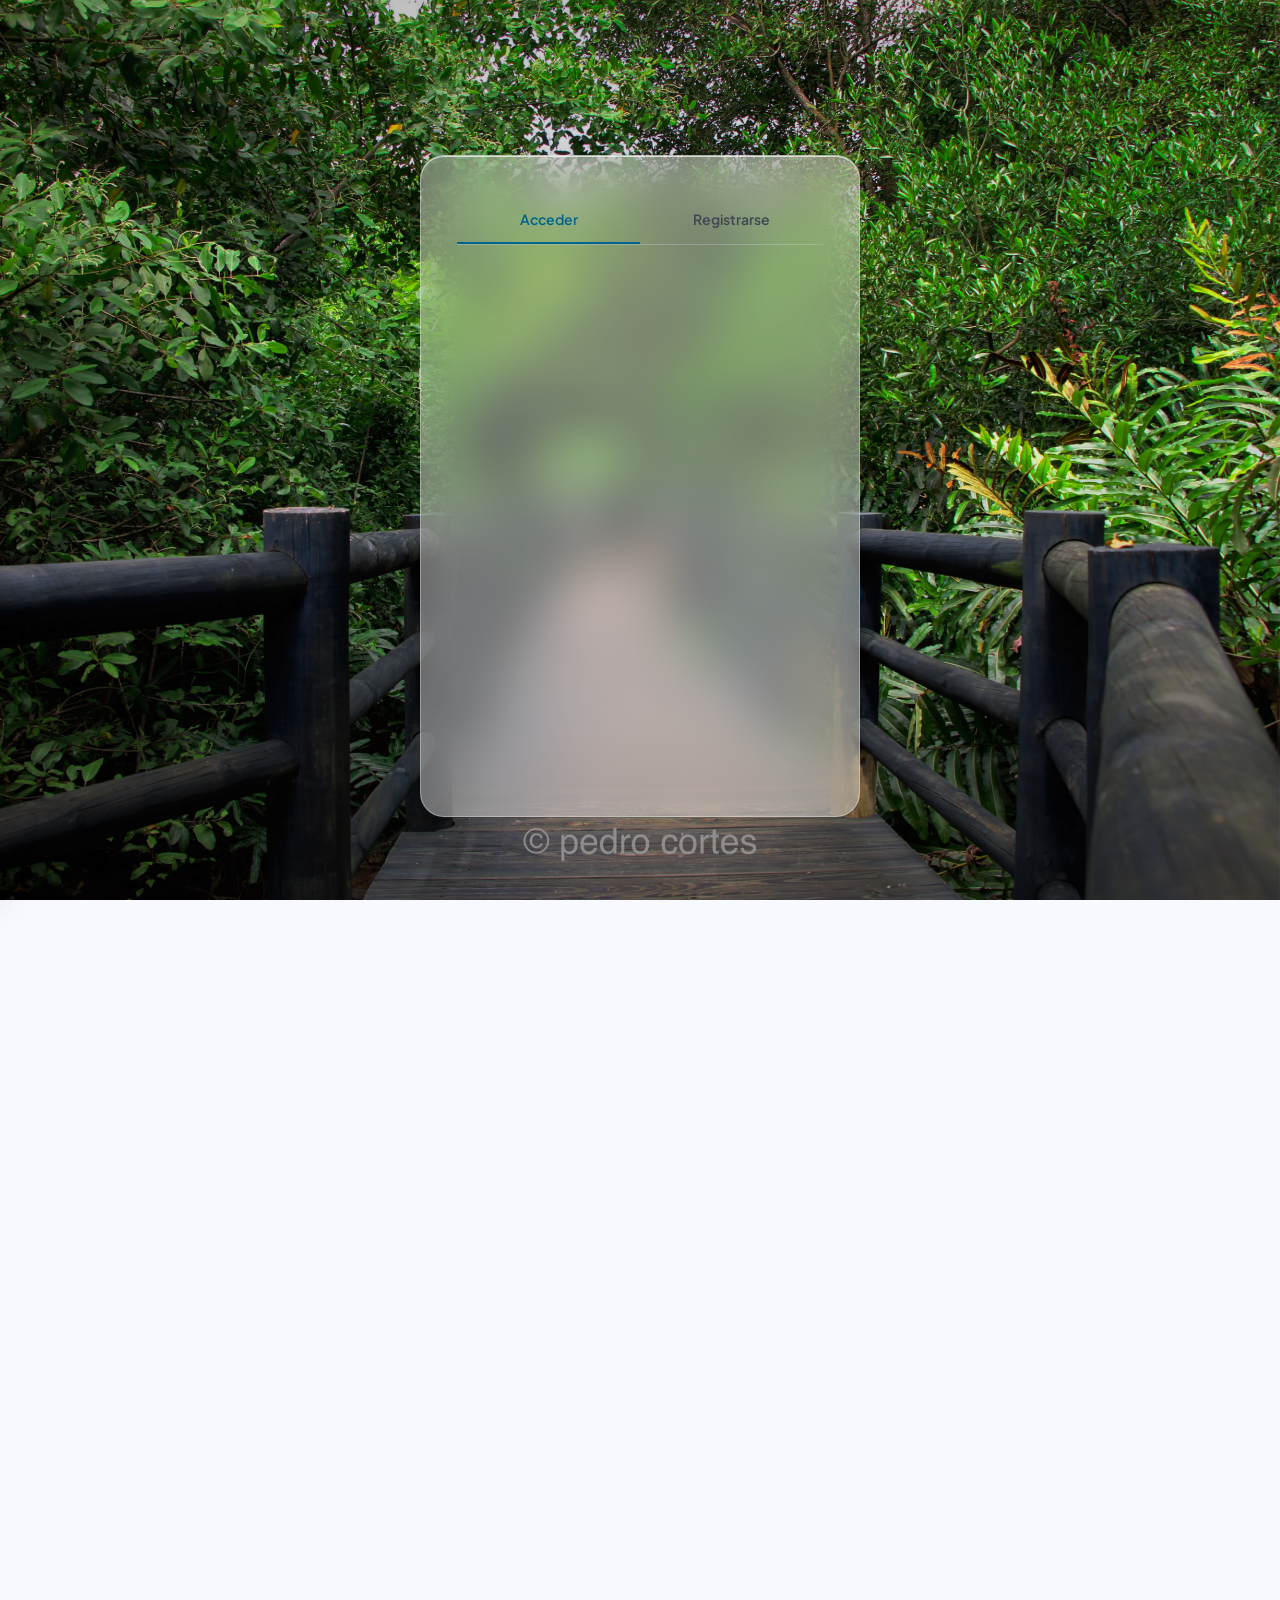
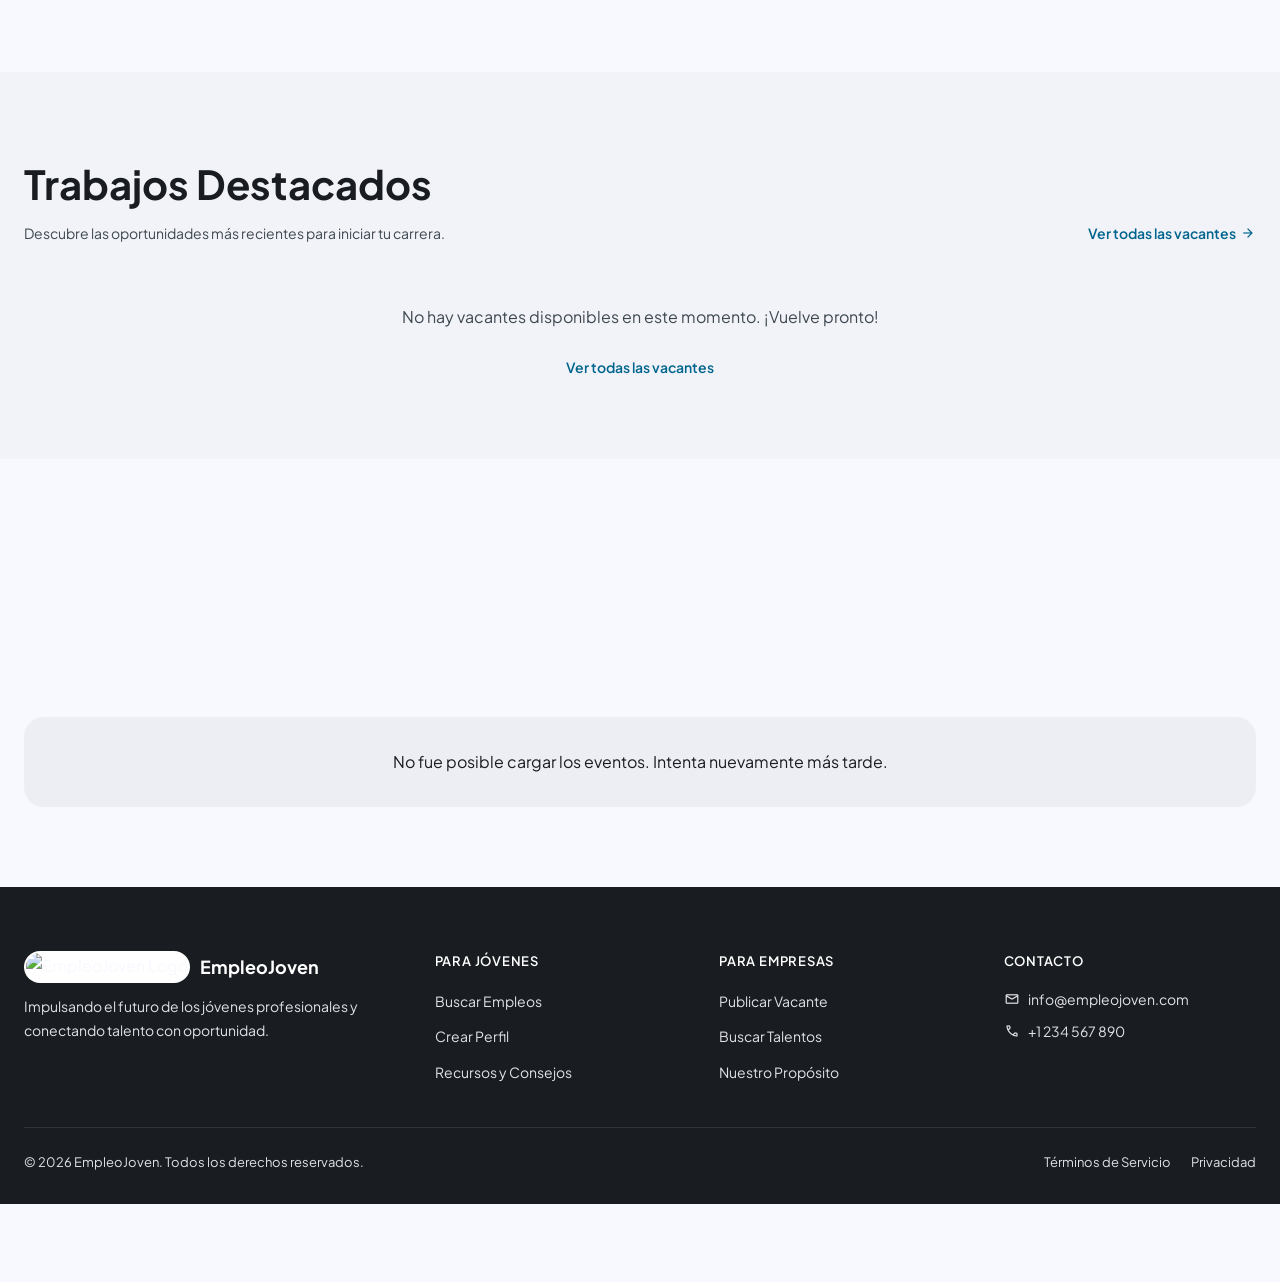
==== commit 1e9d59f4: "cambios de rendimientos" ====
--- a/dashboard-admin.html
+++ b/dashboard-admin.html
@@ -13,6 +13,7 @@
   <link href="https://fonts.googleapis.com/css2?family=Material+Symbols+Outlined:wght,FILL@100..700,0..1&display=swap" rel="stylesheet">
 
   <!-- CSS -->
+  <link rel="preload" href="dashboard-admin.css" as="style">
   <link rel="stylesheet" href="dashboard-admin.css">
 </head>
 
@@ -530,7 +531,7 @@
   </div>
 
   <!-- Scripts -->
-  <script src="Js/dashboard-admin.js"></script>
+  <script src="Js/dashboard-admin.js" defer></script>
 </body>
 
 </html>
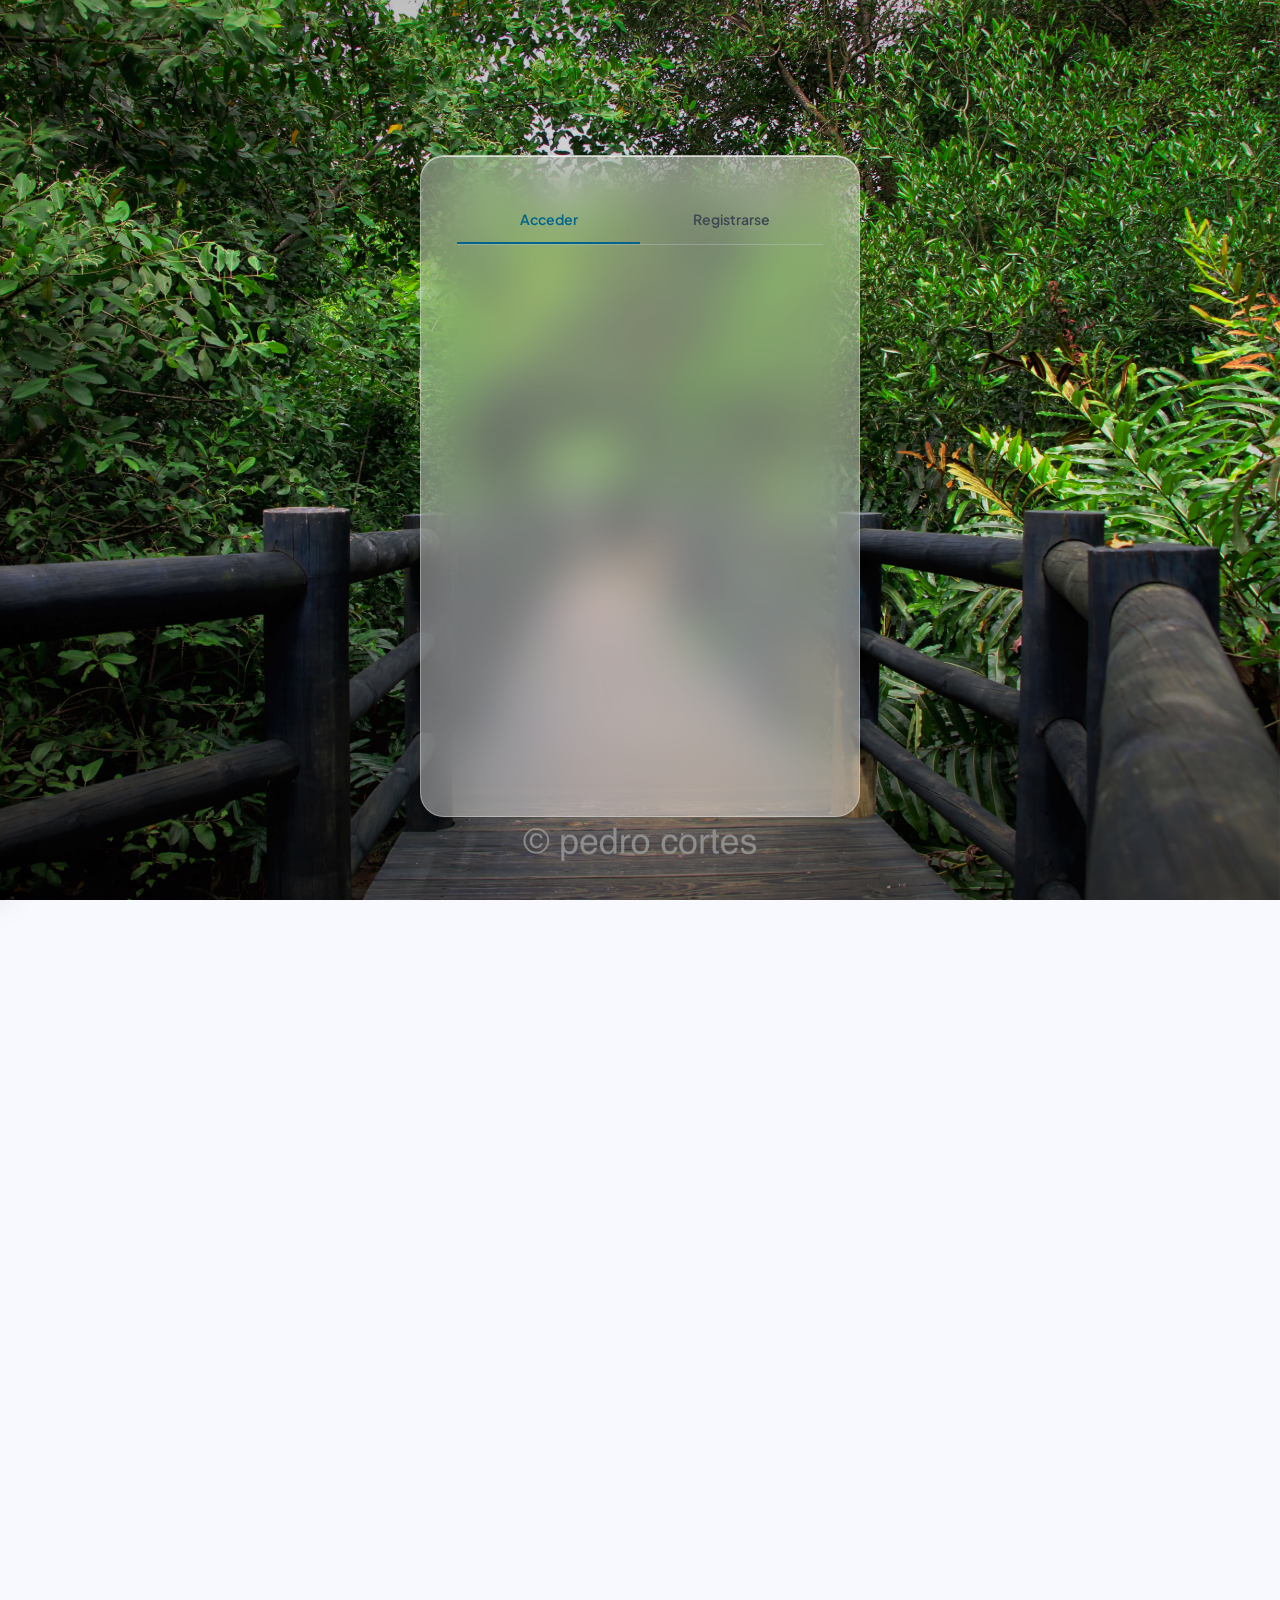
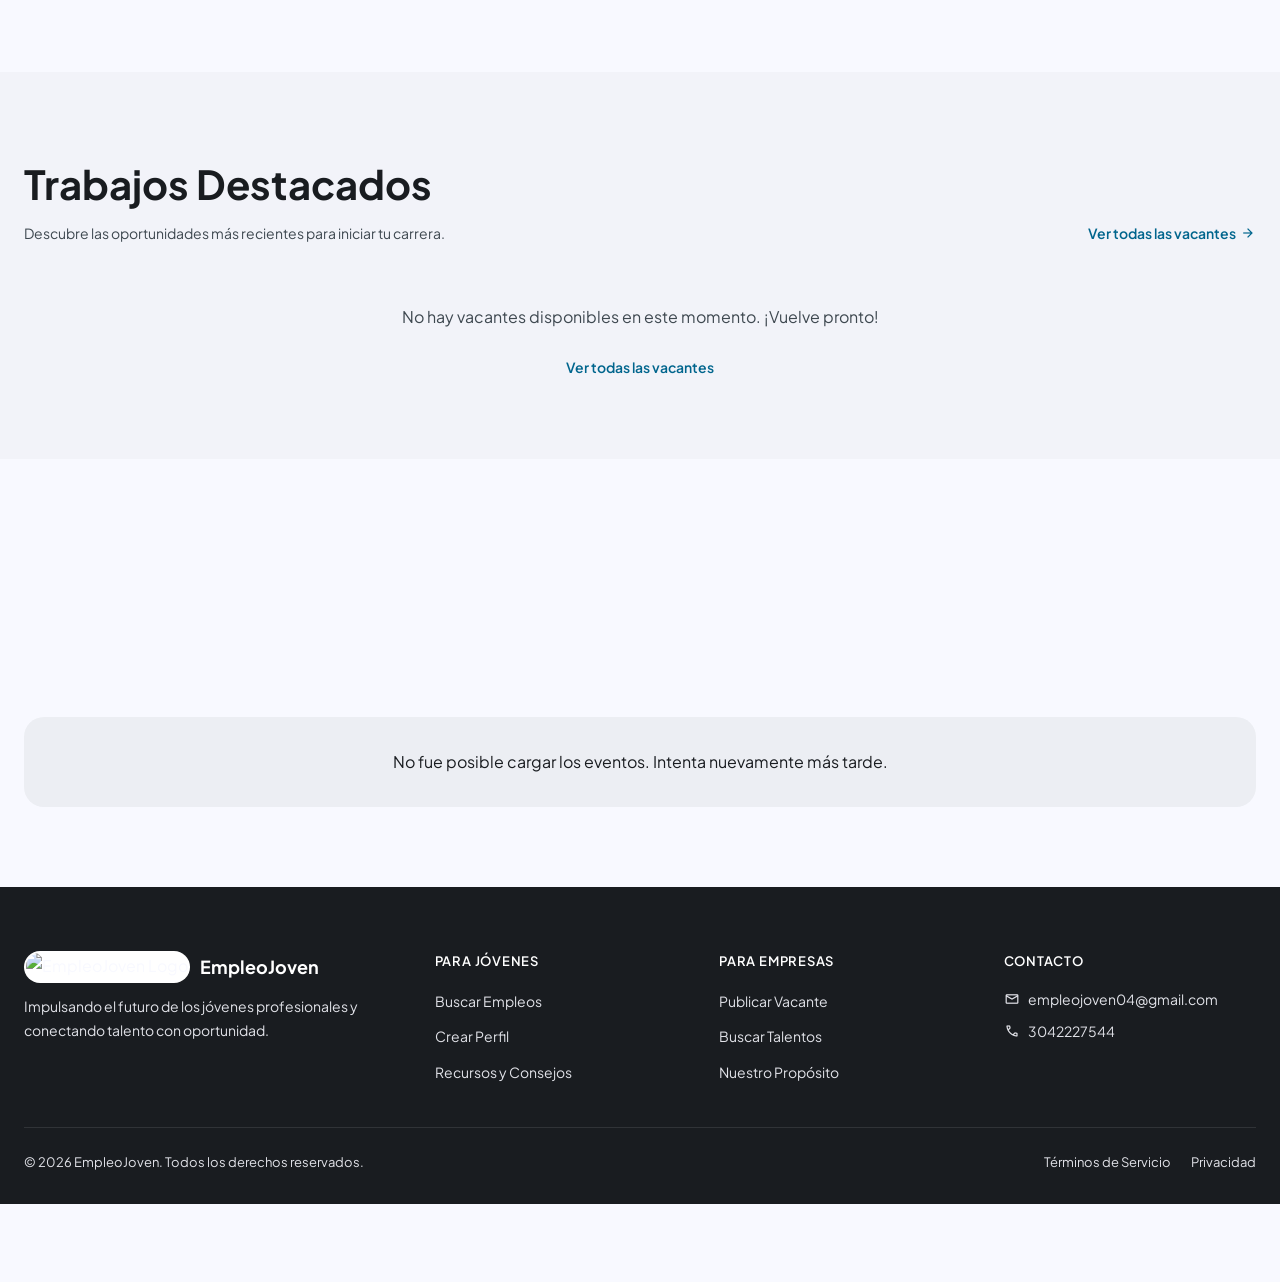
==== commit ffad4667: "parches de seguridad" ====
--- a/dashboard-admin.html
+++ b/dashboard-admin.html
@@ -19,9 +19,9 @@
 
 <body>
 
-  <!-- ============================================
+  <!-- 
        TOPBAR NAVBAR
-       ============================================ -->
+        -->
   <header class="topbar">
     <div class="topbar-inner">
       <div class="topbar-brand">
@@ -62,9 +62,9 @@
     </div>
   </header>
 
-  <!-- ============================================
+  <!-- 
        SIDEBAR
-       ============================================ -->
+        -->
   <aside class="sidebar" id="sidebar">
     <div class="sidebar-header-mobile">
       <span class="brand-name">EmpleoJoven Admin</span>
@@ -116,14 +116,14 @@
   <!-- Mobile Overlay -->
   <div class="sidebar-overlay" id="sidebarOverlay"></div>
 
-  <!-- ============================================
+  <!-- 
        MAIN CONTENT
-       ============================================ -->
+        -->
   <main class="main-content">
 
-    <!-- ============================================
+    <!-- 
          SECCIÓN 1: RESUMEN / DASHBOARD
-         ============================================ -->
+          -->
     <section class="tab-panel active" id="tabResumen">
       <div class="page-title-wrap">
         <div>
@@ -223,9 +223,9 @@
     </section>
 
 
-    <!-- ============================================
+    <!-- 
          SECCIÓN 2: GESTIÓN DE USUARIOS
-         ============================================ -->
+          -->
     <section class="tab-panel" id="tabUsuarios">
       <div class="page-title-wrap">
         <div>
@@ -287,9 +287,9 @@
     </section>
 
 
-    <!-- ============================================
+    <!-- 
          SECCIÓN 3: MODERACIÓN DE OFERTAS
-         ============================================ -->
+          -->
     <section class="tab-panel" id="tabOfertas">
       <div class="page-title-wrap">
         <div>
@@ -348,9 +348,9 @@
     </section>
 
 
-    <!-- ============================================
+    <!-- 
          SECCIÓN 4: GESTIÓN DE CATEGORÍAS
-         ============================================ -->
+          -->
     <section class="tab-panel" id="tabCategorias">
       <div class="page-title-wrap">
         <div>
@@ -395,9 +395,9 @@
   </main>
 
 
-  <!-- ============================================
+  <!-- 
        MODALES DE ADMINISTRACIÓN
-       ============================================ -->
+        -->
 
   <!-- Modal Detalle de Usuario -->
   <div class="modal-backdrop" id="userDetailModal" aria-hidden="true">
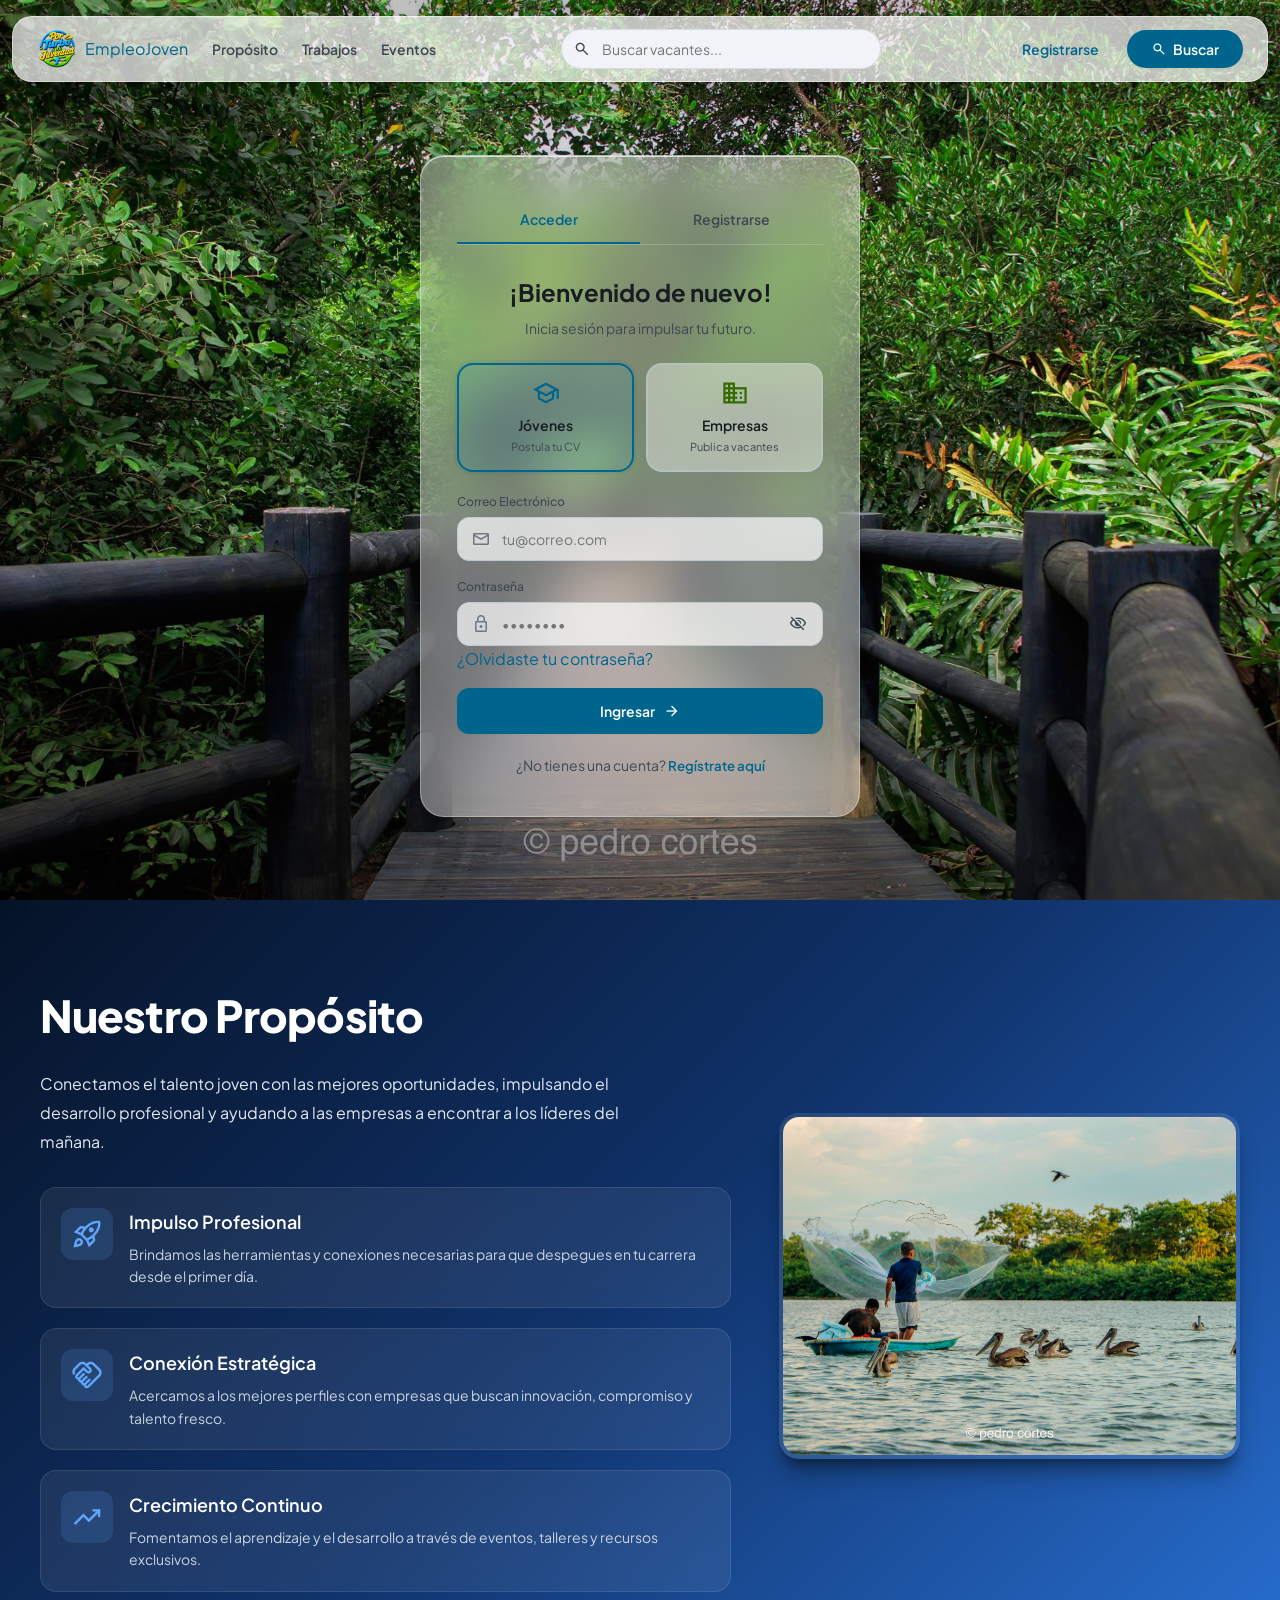
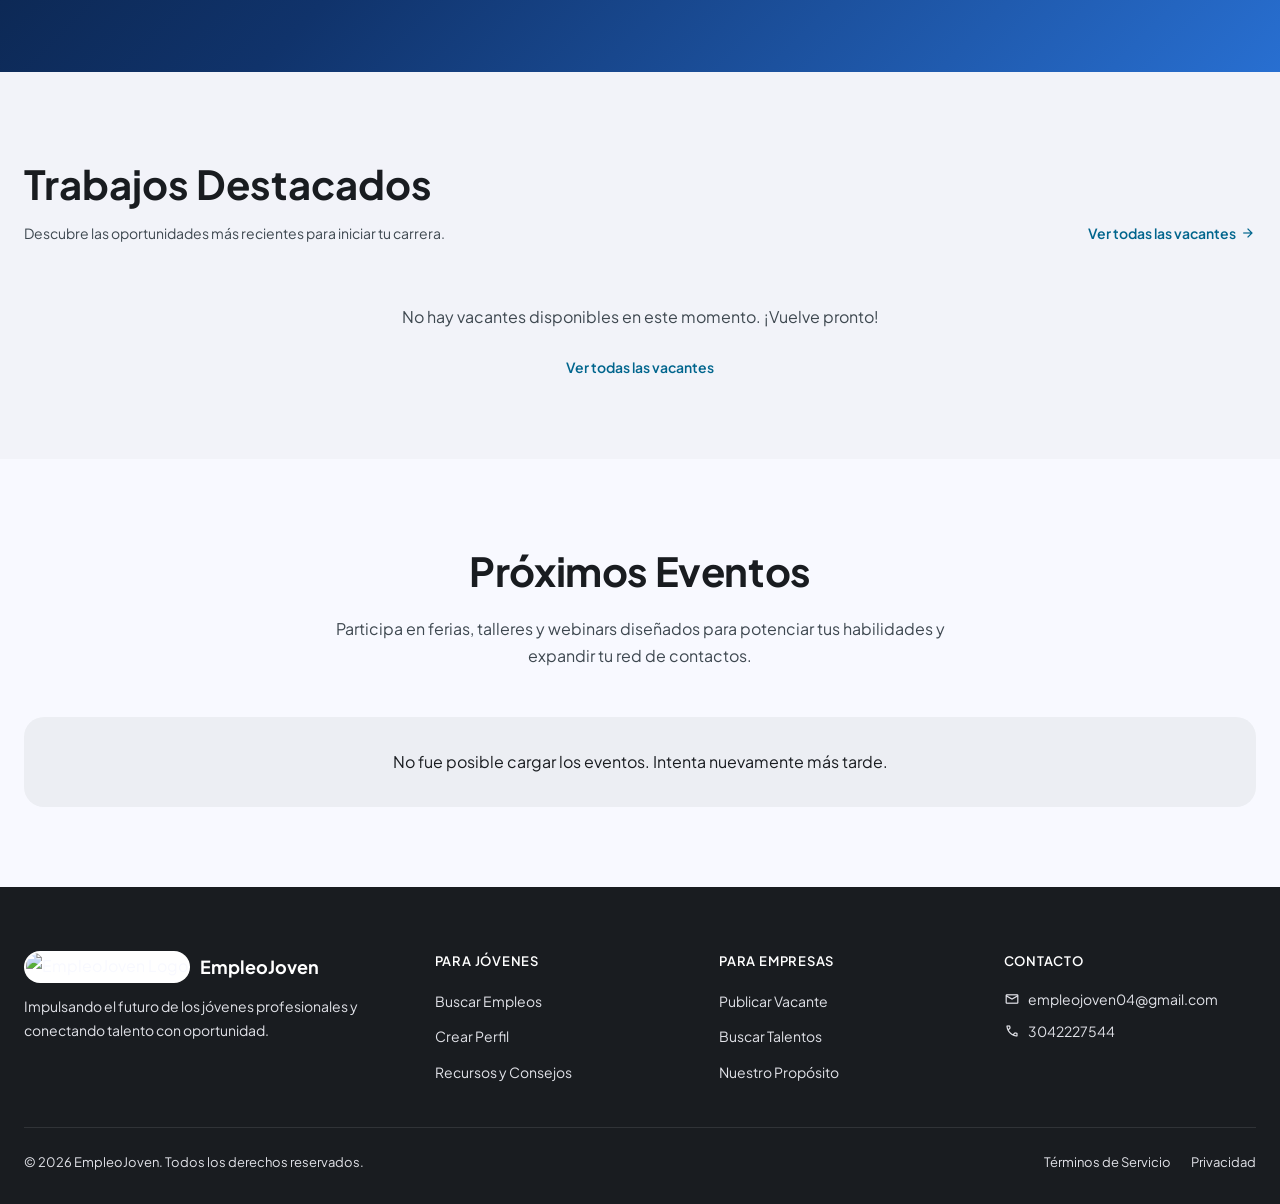
==== commit 1cfa27d2: "cambios de rendimiento para los los postulantes" ====
--- a/dashboard-admin.html
+++ b/dashboard-admin.html
@@ -99,7 +99,7 @@
         <span class="material-symbols-outlined">category</span>
         <span>Categorías</span>
       </a>
-      <a href="#" class="sidebar-link" id="logoutBtn" style="margin-top: auto; color: var(--danger);">
+      <a href="php/logout.php" class="sidebar-link" id="logoutBtn" style="margin-top: auto; color: var(--danger);">
         <span class="material-symbols-outlined">logout</span>
         <span>Cerrar Sesión</span>
       </a>
@@ -531,7 +531,7 @@
   </div>
 
   <!-- Scripts -->
-  <script src="Js/dashboard-admin.js" defer></script>
+  <script src="Js/dashboard-admin.js?v=20260910-logout" defer></script>
 </body>
 
 </html>
